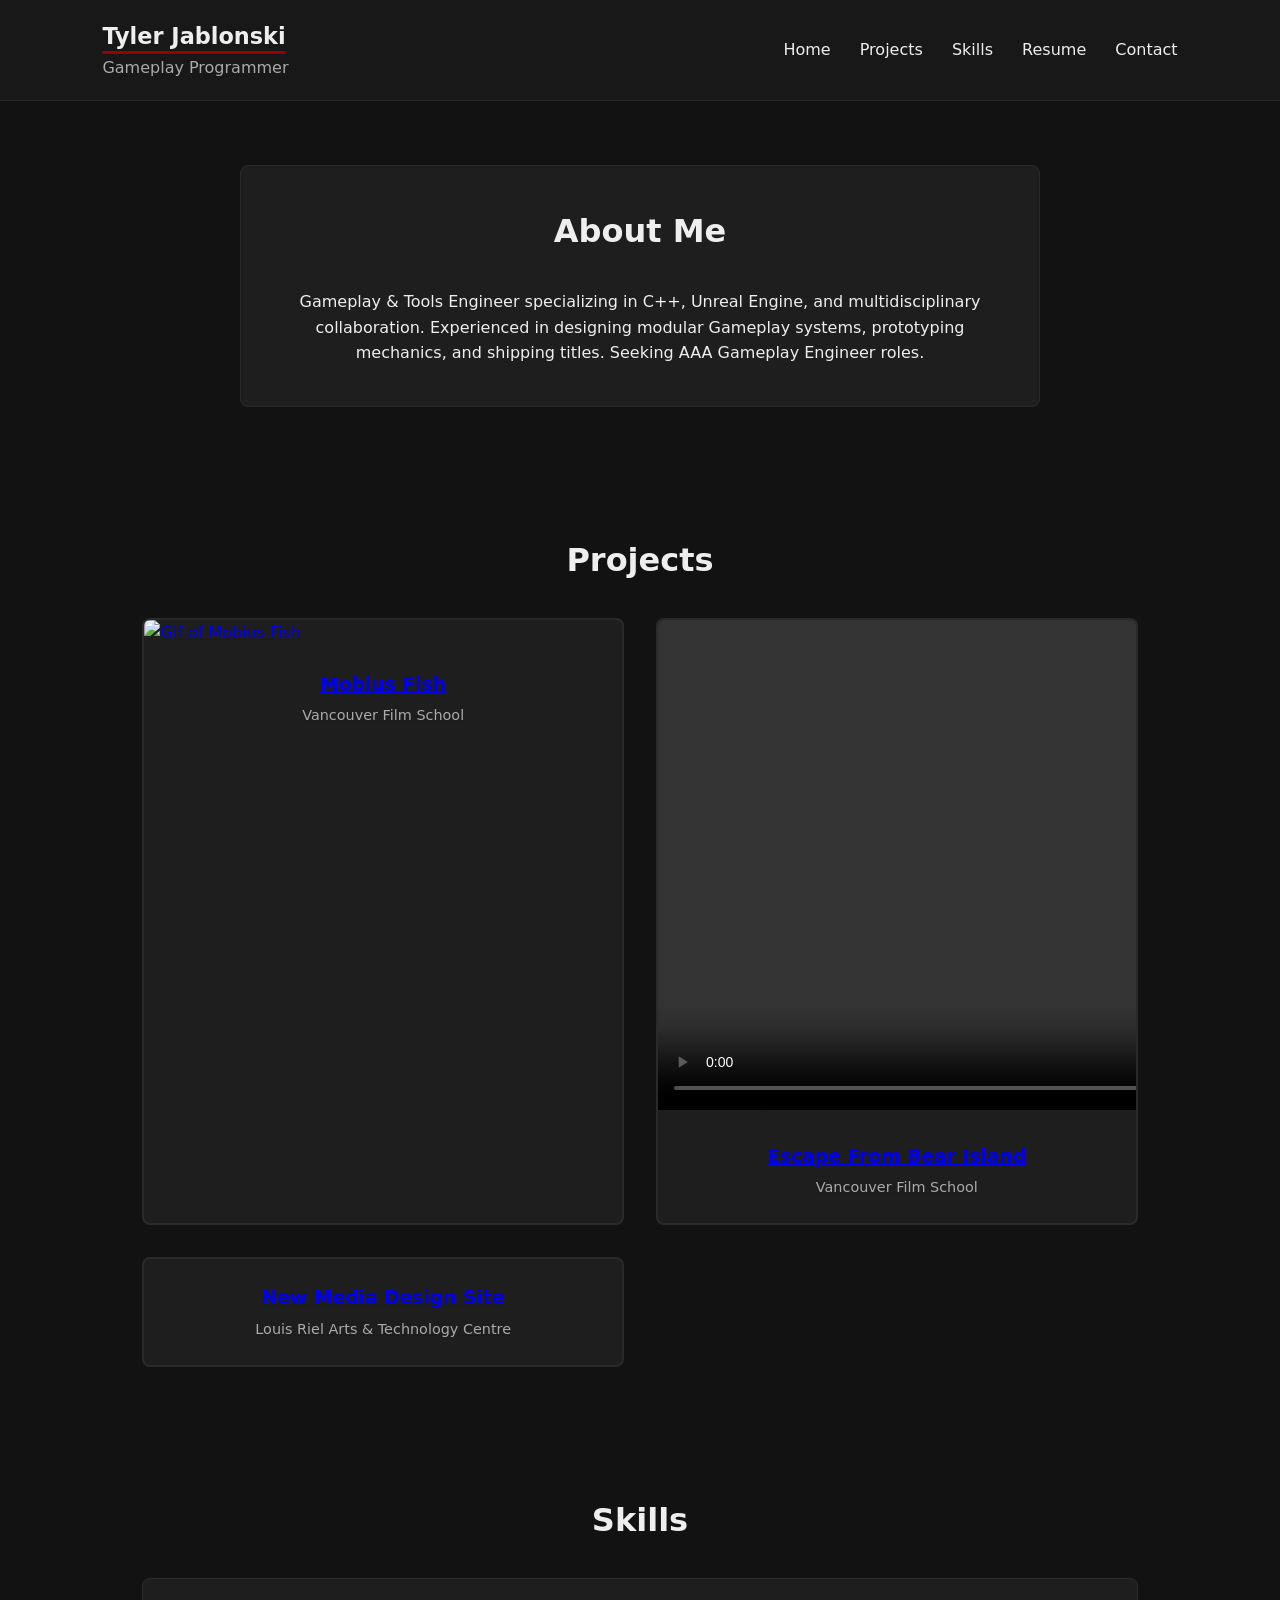
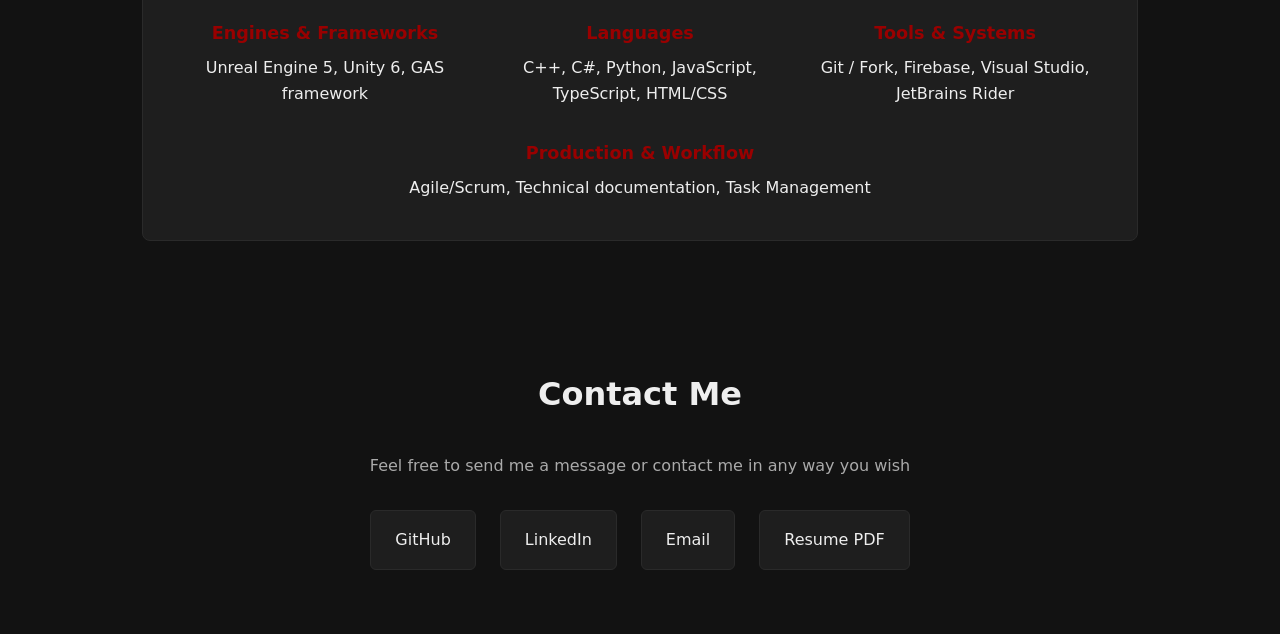
==== index.html @ 6e607a9e "Started work on updating project pages" ====
<!DOCTYPE html>
<html lang="en">
<head>
	<meta charset="UTF-8">
	<meta name="viewport" content="width=device-width, initial-scale=1.0">
	<title>Tyler Jablonski | Gameplay Programmer</title>

	<!-- External CSS -->
	<link rel="stylesheet" href="styles.css">
</head>
<body>

<!-- Sticky Navigation Header -->
<header>
	<div class="brand">
		<h1>Tyler Jablonski</h1>
		<p class="subtitle">Gameplay Programmer</p>
	</div>
	<nav>
		<a href="#about" class="nav-link">Home</a>
		<a href="#projects" class="nav-link">Projects</a>
		<a href="#skills" class="nav-link">Skills</a>
		<a href="#resume" class="nav-link">Resume</a>
		<a href="#contact" class="nav-link">Contact</a>
	</nav>
</header>

<main>
	<!-- About Section -->
	<section id="about">
		<div class="card container-narrow">
			<h2>About Me</h2>
			<p>Gameplay & Tools Engineer specializing in C++, Unreal Engine, and multidisciplinary collaboration. Experienced in designing modular Gameplay systems, prototyping mechanics, and shipping titles. Seeking AAA Gameplay Engineer roles.</p>
		</div>
	</section>

	<!-- Projects Section -->
	<section id="projects">
		<h2>Projects</h2>
		<div class="project-grid">

			<!-- Project 1: Mobius Fish -->
			<article class="project-card">
				<a href="MobiusFishPage.html" class="card-link">
					<div class="media-container">
						<img src="True_Mobius_Gif.gif" alt="Gif of Mobius Fish" width="900" height="500">
					</div>
					<div class="project-details">
						<h3>Mobius Fish</h3>
						<p class="institution">Vancouver Film School</p>
					</div>
				</a>
			</article>

			<!-- Project 2: Escape From Bear Island -->
			<article class="project-card">
				<a href="EscapeFromBearIslandPage.html" class="card-link">
					<div class="media-container">
						<video class="project-video" loop width="910" height="490" controls>
							<source src="GameplaySnippet.mp4" type="video/mp4" >
							Your browser does not support the video tag.
						</video>
					</div>
					<div class="project-details">
						<h3>Escape From Bear Island</h3>
						<p class="institution">Vancouver Film School</p>
					</div>
				</a>
			</article>

			<!-- Project 3: New Media Design Site -->
			<article class="project-card">
				<a href="NewMediaSitePage.html" class="card-link">
					<div class="media-container">
						<!--<video class="project-video" muted loop playsinline poster="new-media-poster.jpg">
							<source src="NewMedia_Preview.mp4" type="video/mp4">
							Your browser does not support the video tag.
						</video> -->
					</div>
					<div class="project-details">
						<h3>New Media Design Site</h3>
						<p class="institution">Louis Riel Arts & Technology Centre</p>
					</div>
				</a>
			</article>

		</div>
	</section>

	<!-- Skills Section -->
	<section id="skills">
		<h2>Skills</h2>
		<div class="card skills-grid">
			<div class="skill-group">
				<h3>Engines & Frameworks</h3>
				<p>Unreal Engine 5, Unity 6, GAS framework</p>
			</div>
			<div class="skill-group">
				<h3>Languages</h3>
				<p>C++, C#, Python, JavaScript, TypeScript, HTML/CSS</p>
			</div>
			<div class="skill-group">
				<h3>Tools & Systems</h3>
				<p>Git / Fork, Firebase, Visual Studio, JetBrains Rider</p>
			</div>
			<div class="skill-group">
				<h3>Production & Workflow</h3>
				<p>Agile/Scrum, Technical documentation, Task Management</p>
			</div>
		</div>
	</section>

	<!-- Contact Section -->
	<section id="contact">
		<h2>Contact Me</h2>
		<p class="contact-subtext">Feel free to send me a message or contact me in any way you wish</p>
		<div class="social-links">
			<a href="https://github.com" target="_blank" class="social-box">GitHub</a>
			<a href="https://www.linkedin.com/in/tyler-jablonski/" target="_blank" class="social-box">LinkedIn</a>
			<a href="mailto:your.email@example.com" class="social-box">Email</a>
			<a href="TylerJablonskiResume.pdf" target="_blank" id="resume" class="social-box">Resume PDF</a>
		</div>
	</section>
</main>

<!-- External JavaScript -->
<script src="Script.js"></script>
</body>
</html>
---- styles.css ----
﻿/* Color Palette & Custom Properties */
:root {
    --bg-main: #121212;
    --bg-card: #1e1e1e;
    --bg-header: #181818;
    --accent: #990000;
    --text-main: #eeeeee;
    --text-muted: #aaaaaa;
    --card-border: #2a2a2a;
}

/* Reset Defaults */
* {
    box-sizing: border-box;
    margin: 0;
    padding: 0;
}

html {
    scroll-behavior: smooth;
}

body {
    font-family: system-ui, -apple-system, BlinkMacSystemFont, "Segoe UI", Roboto, sans-serif;
    background-color: var(--bg-main);
    color: var(--text-main);
    line-height: 1.6;
}

/* Navigation Bar */
header {
    display: flex;
    justify-content: space-between;
    align-items: center;
    padding: 1.2rem 8%;
    background-color: var(--bg-header);
    position: sticky;
    top: 0;
    z-index: 100;
    border-bottom: 1px solid var(--card-border);
}

.brand h1 {
    font-size: 1.4rem;
    font-weight: 700;
    text-decoration: underline var(--accent);
    text-underline-offset: 0.3em;
    text-decoration-thickness: 3px;
}

.subtitle {
    font-size: 1rem;
    color: var(--text-muted);
}

nav a {
    color: var(--text-main);
    margin-left: 1.5rem;
    text-decoration: none;
    font-weight: 500;
    transition: color 0.2s ease-in-out;
}

nav a:hover,
nav a.active {
    color: var(--accent);
}

/* Base Layout Sections */
section {
    padding: 4rem 8%;
    max-width: 1200px;
    margin: 0 auto;
}

h2 {
    text-align: center;
    font-size: 2rem;
    margin-bottom: 2rem;
}

.card {
    background-color: var(--bg-card);
    border: 1px solid var(--card-border);
    border-radius: 8px;
    padding: 2.5rem;
}

.container-narrow {
    max-width: 800px;
    margin: 0 auto;
    text-align: center;
}

/* Projects Section */
.project-grid {
    display: grid;
    grid-template-columns: repeat(auto-fit, minmax(440px, 1fr));
    gap: 2rem;
}

.project-card {
    background-color: var(--bg-card);
    border: 2px solid var(--card-border);
    border-radius: 8px;
    overflow: hidden;
    transition: transform 0.2s ease, border-color 0.2s ease;
}

.project-card:hover {
    transform: translateY(-4px);
    border-color: var(--accent);
}

.media-placeholder {
    width: 100%;
    height: 500px;
    background-color: #282828;
    display: flex;
    align-items: center;
    justify-content: center;
    color: var(--text-muted);
    font-size: 0.9rem;
}

.project-details {
    padding: 1.5rem;
    text-align: center;
}

.institution {
    color: var(--text-muted);
    font-size: 0.9rem;
    margin-top: 0.3rem;
}

/* Skills Section */
.skills-grid {
    display: flex;
    flex-wrap: wrap;
    justify-content: center;
    gap: 2rem;
    text-align: center;
}

.skills-grid .skill-group {
    flex: 1 1 calc(33.333% - 2rem);
    min-width: 220px;
}

.skill-group h3 {
    color: var(--accent);
    font-size: 1.1rem;
    margin-bottom: 0.5rem;
}

/* Contact Section */
#contact {
    text-align: center;
}

.contact-subtext {
    color: var(--text-muted);
    margin-bottom: 2rem;
}

.social-links {
    display: flex;
    justify-content: center;
    gap: 1.5rem;
    flex-wrap: wrap;
}

.social-box {
    background-color: var(--bg-card);
    border: 1px solid var(--card-border);
    color: var(--text-main);
    text-decoration: none;
    padding: 1rem 1.5rem;
    border-radius: 6px;
    font-weight: 500;
    transition: background-color 0.2s ease, border-color 0.2s ease;
}

.social-box:hover {
    background-color: #252525;
    border-color: var(--accent);
    color: var(--accent);
}

/* Code Tag Formatting */
code {
    background: rgba(255, 255, 255, 0.08);
    color: #e6c07b;
    padding: 0.15rem 0.4rem;
    border-radius: 4px;
    font-family: Consolas, Monaco, "Andale Mono", monospace;
    font-size: 0.88em;
}

/* Responsive Styles */
@media (max-width: 768px) {
    header {
        flex-direction: column;
        gap: 1rem;
        text-align: center;
    }

    nav a {
        margin: 0 0.5rem;
    }
}
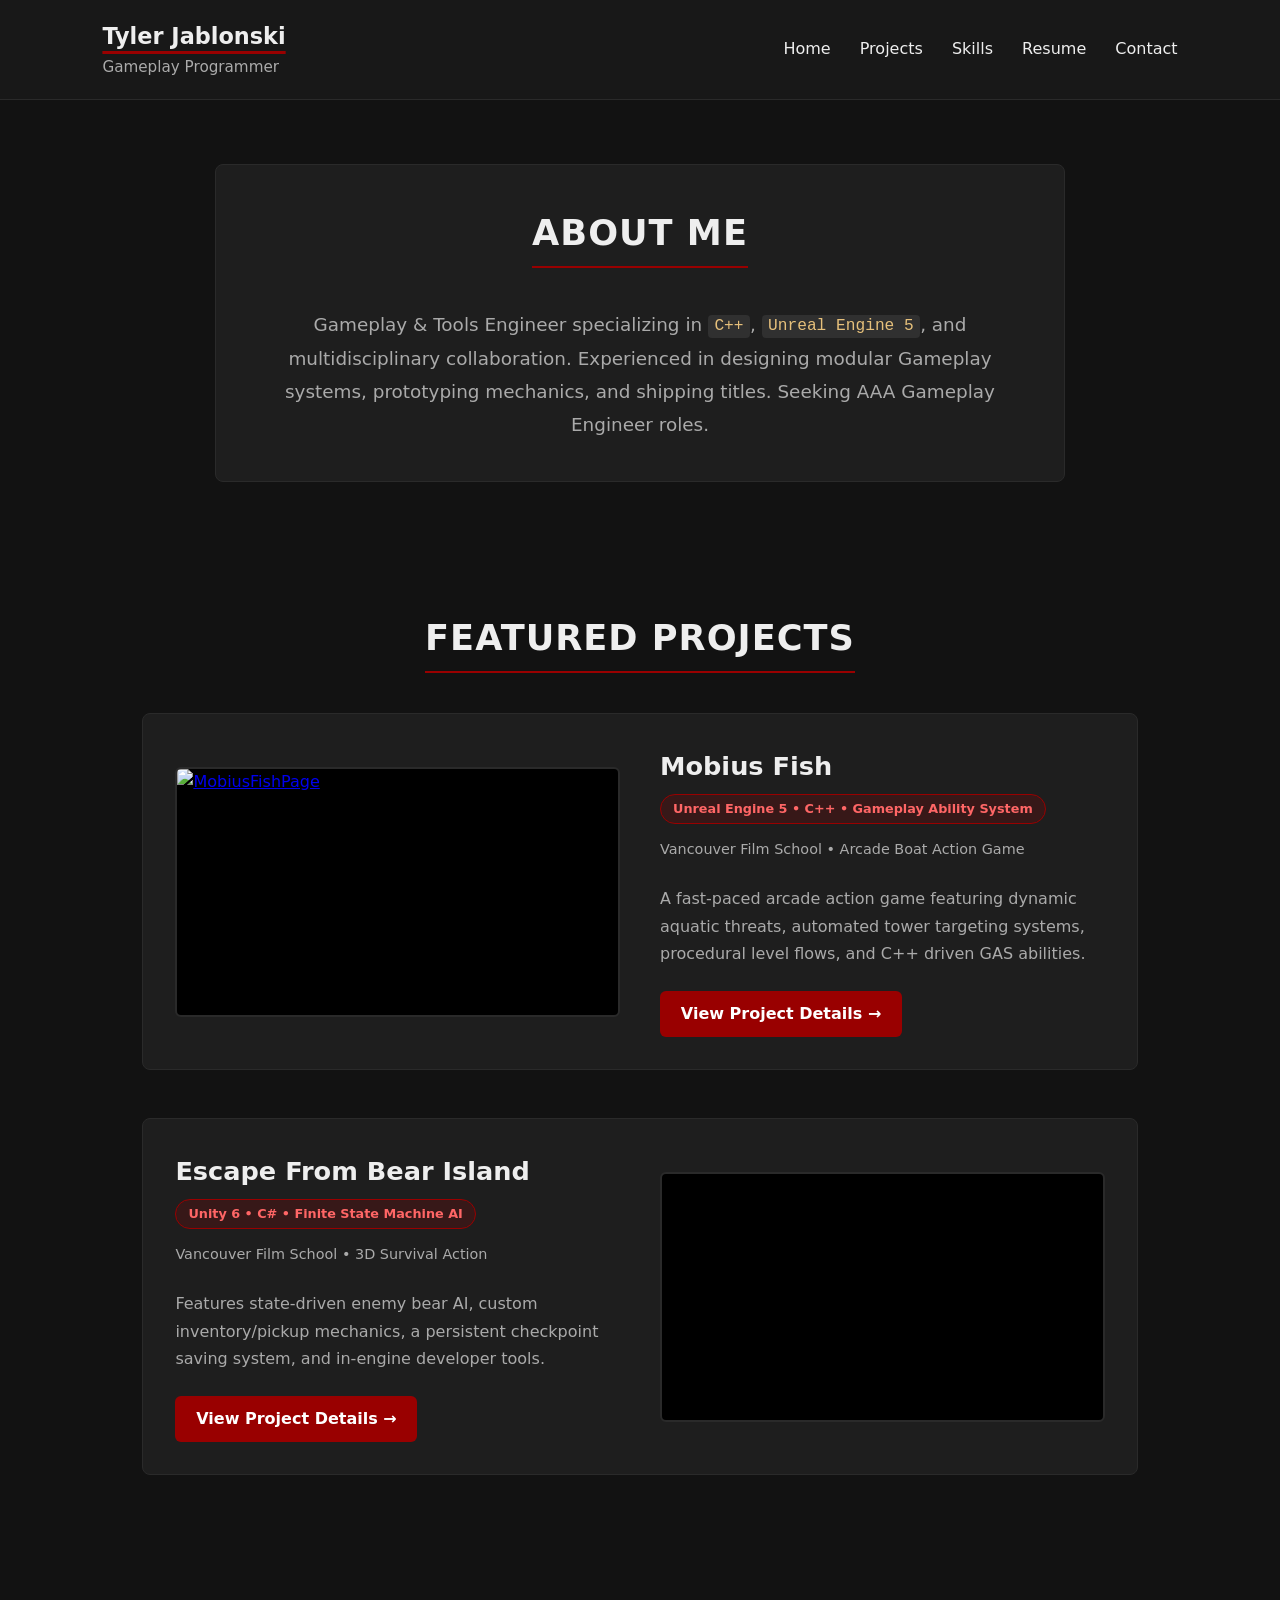
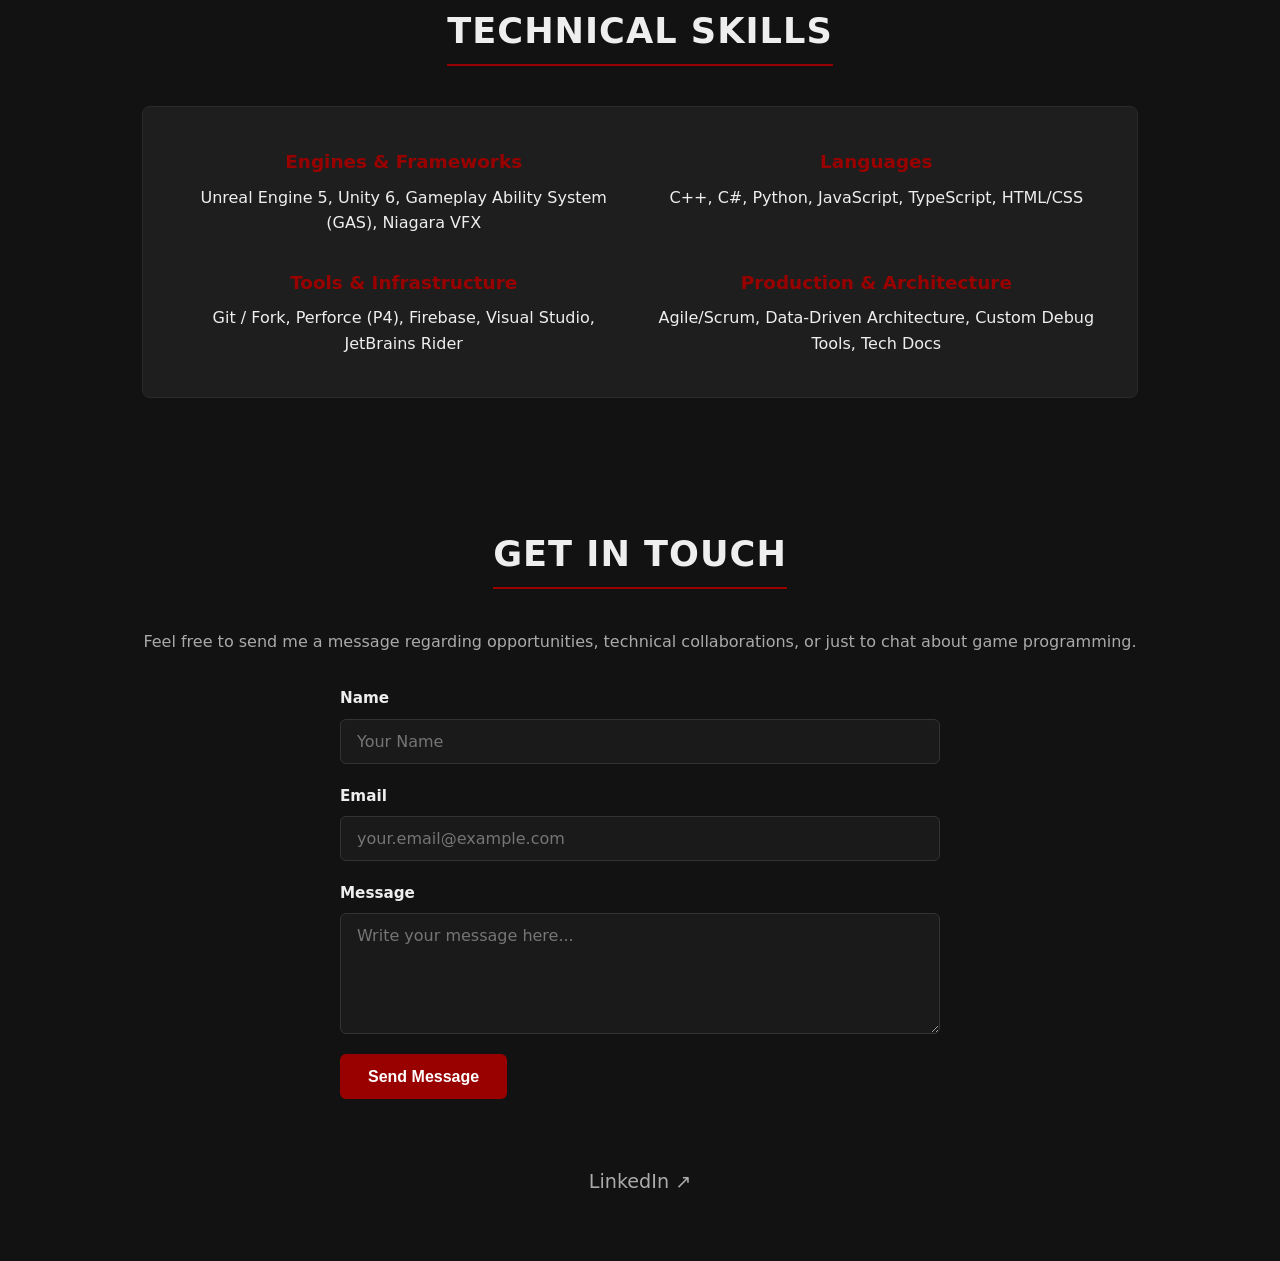
==== commit 1a7b3301: "Fixed a bunch of issues with old version" ====
--- a/index.html
+++ b/index.html
@@ -4,6 +4,11 @@
 	<meta charset="UTF-8">
 	<meta name="viewport" content="width=device-width, initial-scale=1.0">
 	<title>Tyler Jablonski | Gameplay Programmer</title>
+
+	<!-- Google Fonts for unified UI headers (Matches Mobius Page) -->
+	<link rel="preconnect" href="https://fonts.googleapis.com">
+	<link rel="preconnect" href="https://fonts.gstatic.com" crossorigin>
+	<link href="https://fonts.googleapis.com/css2?family=Cinzel+Decorative:wght@700&family=Kalam:wght@400;700&display=swap" rel="stylesheet">
 
 	<!-- External CSS -->
 	<link rel="stylesheet" href="styles.css">
@@ -13,75 +18,74 @@
 <!-- Sticky Navigation Header -->
 <header>
 	<div class="brand">
-		<h1>Tyler Jablonski</h1>
-		<p class="subtitle">Gameplay Programmer</p>
+		<a href="#about" class="brand-link">
+			<h1>Tyler Jablonski</h1>
+			<p class="subtitle">Gameplay Programmer</p>
+		</a>
 	</div>
 	<nav>
 		<a href="#about" class="nav-link">Home</a>
 		<a href="#projects" class="nav-link">Projects</a>
 		<a href="#skills" class="nav-link">Skills</a>
-		<a href="#resume" class="nav-link">Resume</a>
+		<a href="TylerJablonskiResume.pdf" target="_blank" class="nav-link">Resume</a>
 		<a href="#contact" class="nav-link">Contact</a>
 	</nav>
 </header>
 
 <main>
 	<!-- About Section -->
-	<section id="about">
+	<section id="about" class="hero-section">
 		<div class="card container-narrow">
 			<h2>About Me</h2>
-			<p>Gameplay & Tools Engineer specializing in C++, Unreal Engine, and multidisciplinary collaboration. Experienced in designing modular Gameplay systems, prototyping mechanics, and shipping titles. Seeking AAA Gameplay Engineer roles.</p>
+			<p class="hero-description">Gameplay & Tools Engineer specializing in <code>C++</code>, <code>Unreal Engine 5</code>, and multidisciplinary collaboration. Experienced in designing modular Gameplay systems, prototyping mechanics, and shipping titles. Seeking AAA Gameplay Engineer roles.</p>
 		</div>
 	</section>
 
 	<!-- Projects Section -->
-	<section id="projects">
-		<h2>Projects</h2>
-		<div class="project-grid">
+	<section id="projects" class="contributions-section">
+		<h2>Featured Projects</h2>
+
+		<div class="contributions-list">
 
 			<!-- Project 1: Mobius Fish -->
-			<article class="project-card">
-				<a href="MobiusFishPage.html" class="card-link">
-					<div class="media-container">
-						<img src="True_Mobius_Gif.gif" alt="Gif of Mobius Fish" width="900" height="500">
+			<article class="contribution-row">
+				<div class="contribution-media">
+					<a href="MobiusFishPage.html">
+						<img src="True_Mobius_Gif.gif" width="900" height="500" alt="MobiusFishPage">
+						<iframe width="900" height="500" src="https://www.youtube.com/embed/m0_aHW5kC9Y" frameborder="0" allowfullscreen></iframe>
+						Your browser does not support the video tag.
+					</a>
+				</div>
+				<div class="contribution-text">
+					<h3>Mobius Fish</h3>
+					<div class="pill-badge">Unreal Engine 5 • C++ • Gameplay Ability System</div>
+					<p class="institution-tag">Vancouver Film School • Arcade Boat Action Game</p>
+					<p>A fast-paced arcade action game featuring dynamic aquatic threats, automated tower targeting systems, procedural level flows, and C++ driven GAS abilities.</p>
+					<div class="project-actions">
+						<a href="MobiusFishPage.html" class="btn-primary">View Project Details →</a>
 					</div>
-					<div class="project-details">
-						<h3>Mobius Fish</h3>
-						<p class="institution">Vancouver Film School</p>
-					</div>
-				</a>
+				</div>
 			</article>
 
 			<!-- Project 2: Escape From Bear Island -->
-			<article class="project-card">
-				<a href="EscapeFromBearIslandPage.html" class="card-link">
-					<div class="media-container">
-						<video class="project-video" loop width="910" height="490" controls>
-							<source src="GameplaySnippet.mp4" type="video/mp4" >
+			<article class="contribution-row reverse">
+				<div class="contribution-media">
+					<a href="EscapeFromBearIslandPage.html">
+						<video class="project-video" autoplay loop muted playsinline poster="BearIslandPoster.png">
+							<source src="GameplaySnippet.mp4" type="video/mp4">
 							Your browser does not support the video tag.
 						</video>
+					</a>
+				</div>
+				<div class="contribution-text">
+					<h3>Escape From Bear Island</h3>
+					<div class="pill-badge">Unity 6 • C# • Finite State Machine AI</div>
+					<p class="institution-tag">Vancouver Film School • 3D Survival Action</p>
+					<p>Features state-driven enemy bear AI, custom inventory/pickup mechanics, a persistent checkpoint saving system, and in-engine developer tools.</p>
+					<div class="project-actions">
+						<a href="EscapeFromBearIslandPage.html" class="btn-primary">View Project Details →</a>
 					</div>
-					<div class="project-details">
-						<h3>Escape From Bear Island</h3>
-						<p class="institution">Vancouver Film School</p>
-					</div>
-				</a>
-			</article>
-
-			<!-- Project 3: New Media Design Site -->
-			<article class="project-card">
-				<a href="NewMediaSitePage.html" class="card-link">
-					<div class="media-container">
-						<!--<video class="project-video" muted loop playsinline poster="new-media-poster.jpg">
-							<source src="NewMedia_Preview.mp4" type="video/mp4">
-							Your browser does not support the video tag.
-						</video> -->
-					</div>
-					<div class="project-details">
-						<h3>New Media Design Site</h3>
-						<p class="institution">Louis Riel Arts & Technology Centre</p>
-					</div>
-				</a>
+				</div>
 			</article>
 
 		</div>
@@ -89,41 +93,58 @@
 
 	<!-- Skills Section -->
 	<section id="skills">
-		<h2>Skills</h2>
+		<h2>Technical Skills</h2>
 		<div class="card skills-grid">
 			<div class="skill-group">
 				<h3>Engines & Frameworks</h3>
-				<p>Unreal Engine 5, Unity 6, GAS framework</p>
+				<p>Unreal Engine 5, Unity 6, Gameplay Ability System (GAS), Niagara VFX</p>
 			</div>
 			<div class="skill-group">
 				<h3>Languages</h3>
 				<p>C++, C#, Python, JavaScript, TypeScript, HTML/CSS</p>
 			</div>
 			<div class="skill-group">
-				<h3>Tools & Systems</h3>
-				<p>Git / Fork, Firebase, Visual Studio, JetBrains Rider</p>
+				<h3>Tools & Infrastructure</h3>
+				<p>Git / Fork, Perforce (P4), Firebase, Visual Studio, JetBrains Rider</p>
 			</div>
 			<div class="skill-group">
-				<h3>Production & Workflow</h3>
-				<p>Agile/Scrum, Technical documentation, Task Management</p>
+				<h3>Production & Architecture</h3>
+				<p>Agile/Scrum, Data-Driven Architecture, Custom Debug Tools, Tech Docs</p>
 			</div>
 		</div>
 	</section>
 
 	<!-- Contact Section -->
 	<section id="contact">
-		<h2>Contact Me</h2>
-		<p class="contact-subtext">Feel free to send me a message or contact me in any way you wish</p>
-		<div class="social-links">
-			<a href="https://github.com" target="_blank" class="social-box">GitHub</a>
-			<a href="https://www.linkedin.com/in/tyler-jablonski/" target="_blank" class="social-box">LinkedIn</a>
-			<a href="mailto:your.email@example.com" class="social-box">Email</a>
-			<a href="TylerJablonskiResume.pdf" target="_blank" id="resume" class="social-box">Resume PDF</a>
+		<h2>Get In Touch</h2>
+		<p class="contact-subtext">Feel free to send me a message regarding opportunities, technical collaborations, or just to chat about game programming.</p>
+
+		<form id="contact-form" class="contact-form">
+			<div class="form-group">
+				<label for="name">Name</label>
+				<input type="text" id="name" name="name" required placeholder="Your Name">
+			</div>
+
+			<div class="form-group">
+				<label for="email">Email</label>
+				<input type="email" id="email" name="email" required placeholder="your.email@example.com">
+			</div>
+
+			<div class="form-group">
+				<label for="message">Message</label>
+				<textarea id="message" name="message" rows="5" required placeholder="Write your message here..."></textarea>
+			</div>
+
+			<button type="submit" id="submit-btn" class="submit-btn">Send Message</button>
+			<p id="form-status" class="form-status"></p>
+		</form>
+
+		<div class="social-links-footer">
+			<a href="https://www.linkedin.com/in/tyler-jablonski/" target="_blank" class="social-link">LinkedIn ↗</a>
 		</div>
 	</section>
 </main>
 
-<!-- External JavaScript -->
 <script src="Script.js"></script>
 </body>
 </html>
--- a/styles.css
+++ b/styles.css
@@ -4,6 +4,7 @@
     --bg-card: #1e1e1e;
     --bg-header: #181818;
     --accent: #990000;
+    --accent-hover: #cc0000;
     --text-main: #eeeeee;
     --text-muted: #aaaaaa;
     --card-border: #2a2a2a;
@@ -43,13 +44,18 @@
 .brand h1 {
     font-size: 1.4rem;
     font-weight: 700;
+    color: var(--text-main);
     text-decoration: underline var(--accent);
     text-underline-offset: 0.3em;
     text-decoration-thickness: 3px;
 }
 
+.brand-link {
+    text-decoration: none;
+}
+
 .subtitle {
-    font-size: 1rem;
+    font-size: 0.95rem;
     color: var(--text-muted);
 }
 
@@ -75,8 +81,16 @@
 
 h2 {
     text-align: center;
-    font-size: 2rem;
-    margin-bottom: 2rem;
+    font-size: 2.2rem;
+    margin-bottom: 2.5rem;
+    color: var(--text-main);
+    text-transform: uppercase;
+    letter-spacing: 1px;
+    border-bottom: 2px solid var(--accent);
+    display: table;
+    margin-left: auto;
+    margin-right: auto;
+    padding-bottom: 0.3rem;
 }
 
 .card {
@@ -87,51 +101,115 @@
 }
 
 .container-narrow {
-    max-width: 800px;
+    max-width: 850px;
     margin: 0 auto;
     text-align: center;
 }
 
-/* Projects Section */
-.project-grid {
+.hero-description {
+    font-size: 1.15rem;
+    color: var(--text-muted);
+    line-height: 1.8;
+}
+
+/* --- Project Block Layouts (Matching Mobius Structure) --- */
+.contributions-list {
+    display: flex;
+    flex-direction: column;
+    gap: 3rem;
+}
+
+.contribution-row {
     display: grid;
-    grid-template-columns: repeat(auto-fit, minmax(440px, 1fr));
-    gap: 2rem;
-}
-
-.project-card {
+    grid-template-columns: 1fr 1fr;
+    gap: 2.5rem;
+    align-items: center;
     background-color: var(--bg-card);
+    border: 1px solid var(--card-border);
+    border-radius: 8px;
+    padding: 2rem;
+    transition: border-color 0.2s ease, transform 0.2s ease;
+}
+
+.contribution-row:hover {
+    border-color: var(--accent);
+    transform: translateY(-3px);
+}
+
+.contribution-row.reverse {
+    grid-template-columns: 1fr 1fr;
+}
+
+/* Alternating media/text layout for desktop */
+@media (min-width: 769px) {
+    .contribution-row.reverse .contribution-media {
+        order: 2;
+    }
+    .contribution-row.reverse .contribution-text {
+        order: 1;
+    }
+}
+
+.contribution-media {
     border: 2px solid var(--card-border);
-    border-radius: 8px;
+    border-radius: 6px;
     overflow: hidden;
-    transition: transform 0.2s ease, border-color 0.2s ease;
-}
-
-.project-card:hover {
-    transform: translateY(-4px);
-    border-color: var(--accent);
-}
-
-.media-placeholder {
+    background-color: #000;
+    aspect-ratio: 16 / 9;
+}
+
+.contribution-media img,
+.contribution-media video {
     width: 100%;
-    height: 500px;
-    background-color: #282828;
-    display: flex;
-    align-items: center;
-    justify-content: center;
+    height: 100%;
+    object-fit: cover;
+    display: block;
+}
+
+.contribution-text h3 {
+    font-size: 1.6rem;
+    color: var(--text-main);
+    margin-bottom: 0.4rem;
+}
+
+.institution-tag {
     color: var(--text-muted);
     font-size: 0.9rem;
-}
-
-.project-details {
-    padding: 1.5rem;
-    text-align: center;
-}
-
-.institution {
-    color: var(--text-muted);
-    font-size: 0.9rem;
-    margin-top: 0.3rem;
+    margin-bottom: 1rem;
+    font-weight: 500;
+}
+
+.pill-badge {
+    display: inline-block;
+    background-color: rgba(153, 0, 0, 0.2);
+    color: #ff6666;
+    border: 1px solid var(--accent);
+    padding: 0.25rem 0.75rem;
+    border-radius: 20px;
+    font-size: 0.8rem;
+    font-weight: 600;
+    margin-bottom: 0.8rem;
+}
+
+.contribution-text p {
+    color: var(--text-muted);
+    line-height: 1.7;
+    margin-bottom: 1.5rem;
+}
+
+.btn-primary {
+    display: inline-block;
+    background-color: var(--accent);
+    color: #fff;
+    padding: 0.65rem 1.3rem;
+    border-radius: 6px;
+    text-decoration: none;
+    font-weight: 600;
+    transition: background-color 0.2s ease;
+}
+
+.btn-primary:hover {
+    background-color: var(--accent-hover);
 }
 
 /* Skills Section */
@@ -144,13 +222,13 @@
 }
 
 .skills-grid .skill-group {
-    flex: 1 1 calc(33.333% - 2rem);
-    min-width: 220px;
+    flex: 1 1 calc(50% - 2rem);
+    min-width: 250px;
 }
 
 .skill-group h3 {
     color: var(--accent);
-    font-size: 1.1rem;
+    font-size: 1.15rem;
     margin-bottom: 0.5rem;
 }
 
@@ -164,28 +242,87 @@
     margin-bottom: 2rem;
 }
 
-.social-links {
+.contact-form {
+    max-width: 600px;
+    margin: 0 auto 2rem auto;
+    display: flex;
+    flex-direction: column;
+    gap: 1.25rem;
+    text-align: left;
+}
+
+.form-group {
+    display: flex;
+    flex-direction: column;
+    gap: 0.5rem;
+}
+
+.form-group label {
+    font-weight: 600;
+    font-size: 0.95rem;
+}
+
+.form-group input,
+.form-group textarea {
+    width: 100%;
+    padding: 0.75rem 1rem;
+    border-radius: 6px;
+    border: 1px solid #333;
+    background-color: #1a1a1a;
+    color: #fff;
+    font-family: inherit;
+    font-size: 1rem;
+    transition: border-color 0.2s ease, box-shadow 0.2s ease;
+}
+
+.form-group input:focus,
+.form-group textarea:focus {
+    outline: none;
+    border-color: var(--accent);
+    box-shadow: 0 0 0 3px rgba(153, 0, 0, 0.3);
+}
+
+.submit-btn {
+    padding: 0.85rem 1.75rem;
+    border-radius: 6px;
+    border: none;
+    background-color: var(--accent);
+    color: #fff;
+    font-weight: 700;
+    font-size: 1rem;
+    cursor: pointer;
+    transition: background-color 0.2s ease, transform 0.2s ease;
+    align-self: flex-start;
+}
+
+.submit-btn:hover {
+    background-color: var(--accent-hover);
+    transform: translateY(-2px);
+}
+
+.social-links-footer {
     display: flex;
     justify-content: center;
     gap: 1.5rem;
-    flex-wrap: wrap;
-}
-
-.social-box {
-    background-color: var(--bg-card);
-    border: 1px solid var(--card-border);
-    color: var(--text-main);
+    margin-top: 1rem;
+}
+
+.social-link {
+    color: var(--text-muted);
     text-decoration: none;
-    padding: 1rem 1.5rem;
-    border-radius: 6px;
-    font-weight: 500;
-    transition: background-color 0.2s ease, border-color 0.2s ease;
-}
-
-.social-box:hover {
-    background-color: #252525;
-    border-color: var(--accent);
-    color: var(--accent);
+    font-size: 1.2rem;
+    transition: color 0.2s ease;
+}
+
+.social-link:hover {
+    color: var(--text-main);
+}
+
+.form-status {
+    margin-top: 1rem;
+    font-size: 0.95rem;
+    font-weight: 600;
+    text-align: center;
 }
 
 /* Code Tag Formatting */
@@ -209,4 +346,20 @@
     nav a {
         margin: 0 0.5rem;
     }
+
+    .contribution-row,
+    .contribution-row.reverse {
+        grid-template-columns: 1fr;
+    }
+
+    .contribution-row.reverse .contribution-media {
+        order: 1;
+    }
+    .contribution-row.reverse .contribution-text {
+        order: 2;
+    }
+
+    .skills-grid .skill-group {
+        flex: 1 1 100%;
+    }
 }
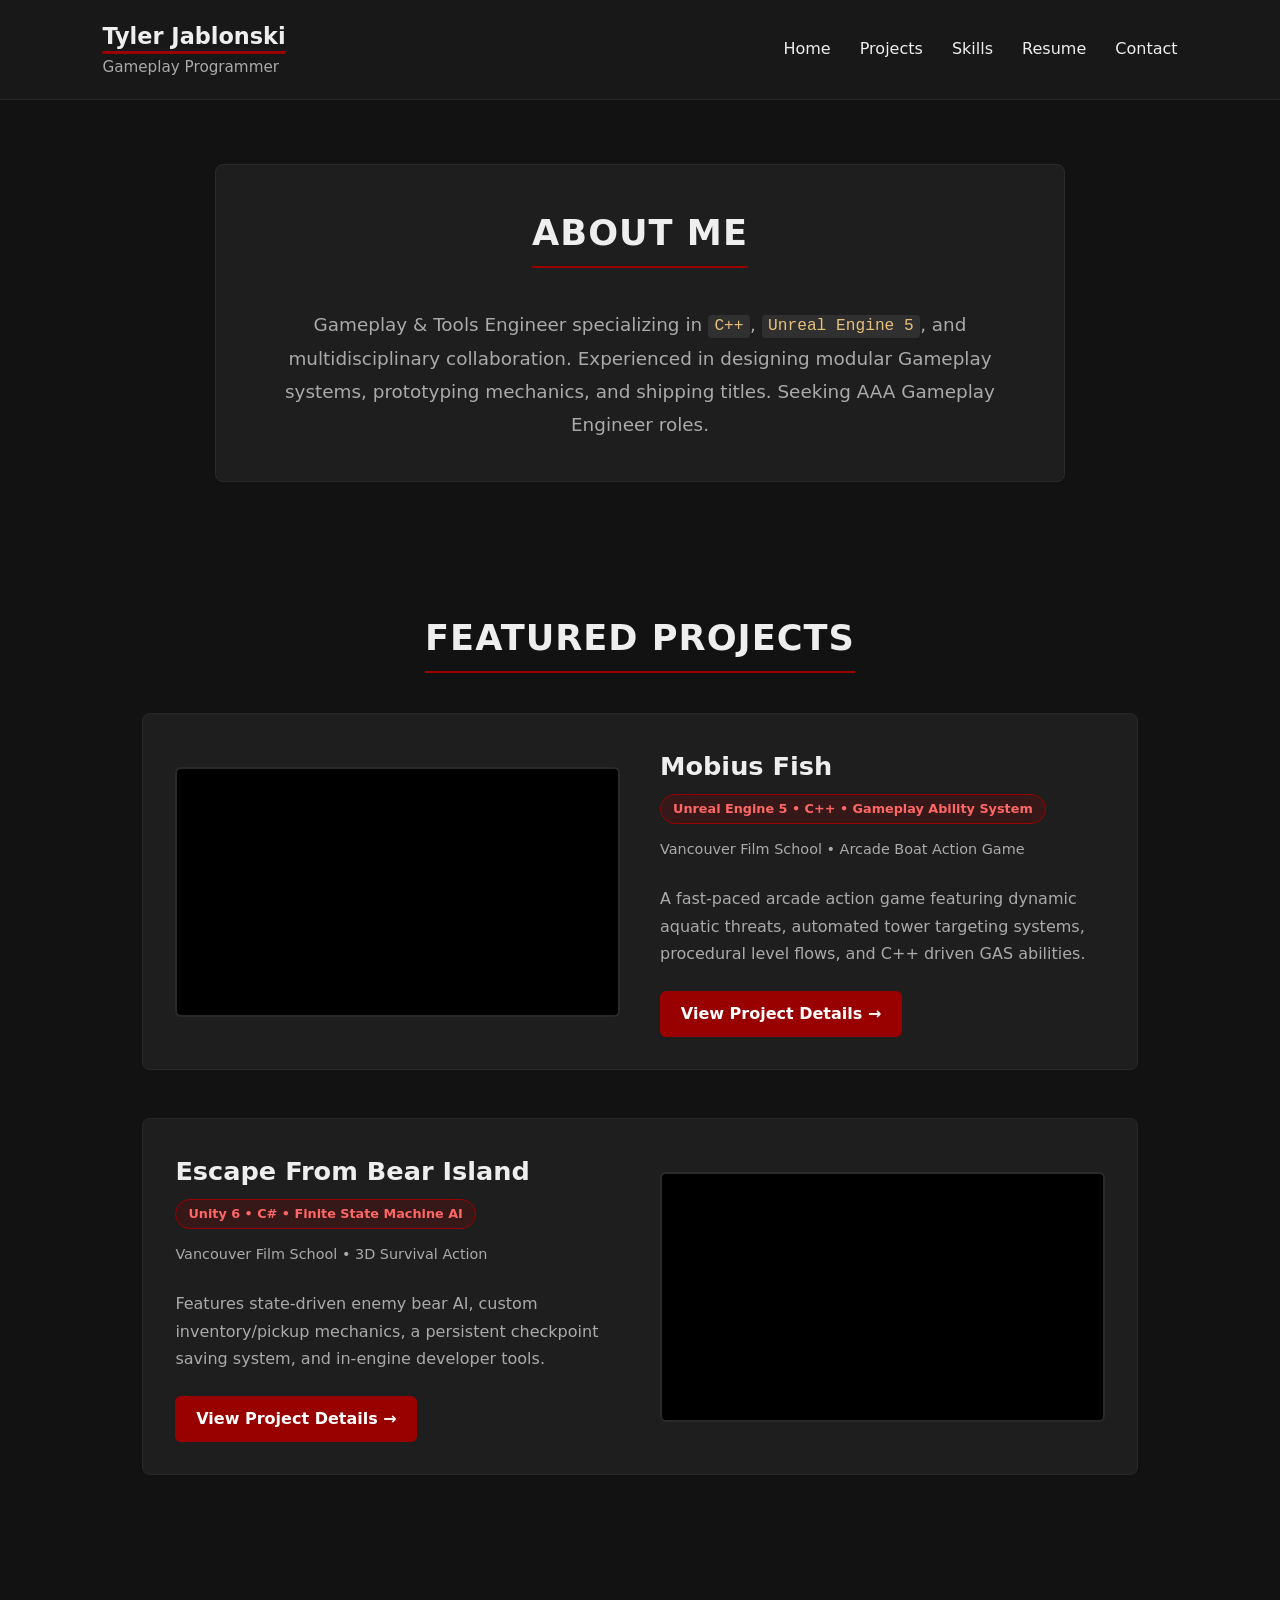
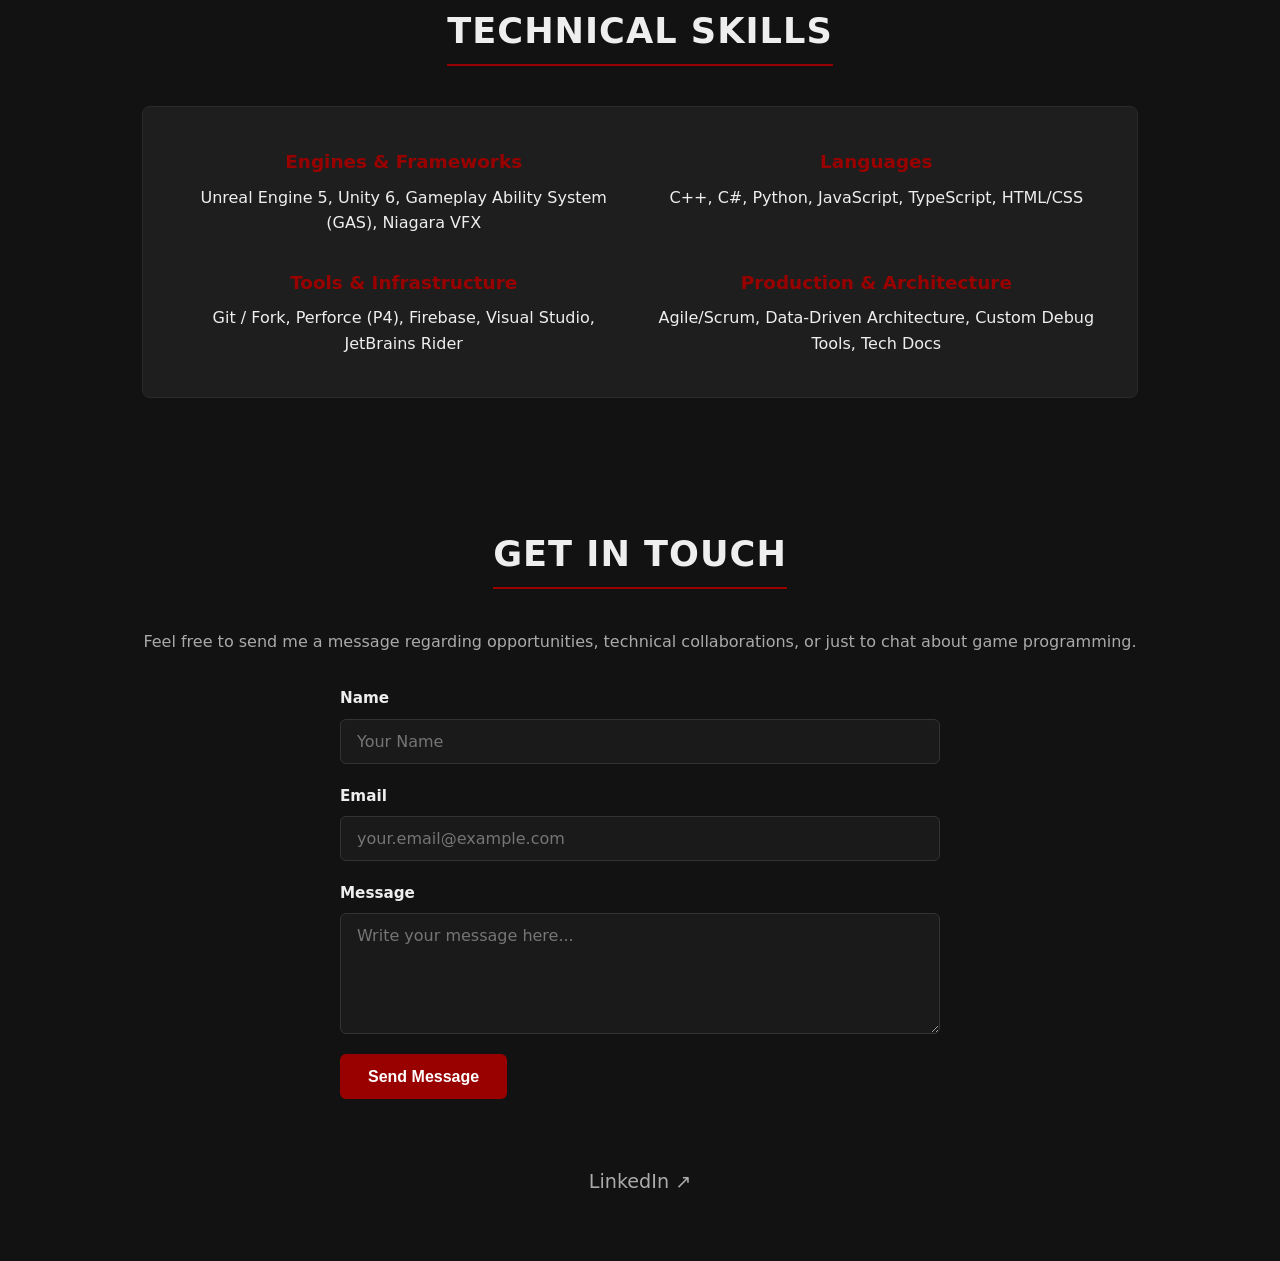
==== commit 44292af8: "Fixed mobius fish videos and page" ====
--- a/index.html
+++ b/index.html
@@ -51,7 +51,6 @@
 			<article class="contribution-row">
 				<div class="contribution-media">
 					<a href="MobiusFishPage.html">
-						<img src="True_Mobius_Gif.gif" width="900" height="500" alt="MobiusFishPage">
 						<iframe width="900" height="500" src="https://www.youtube.com/embed/m0_aHW5kC9Y" frameborder="0" allowfullscreen></iframe>
 						Your browser does not support the video tag.
 					</a>
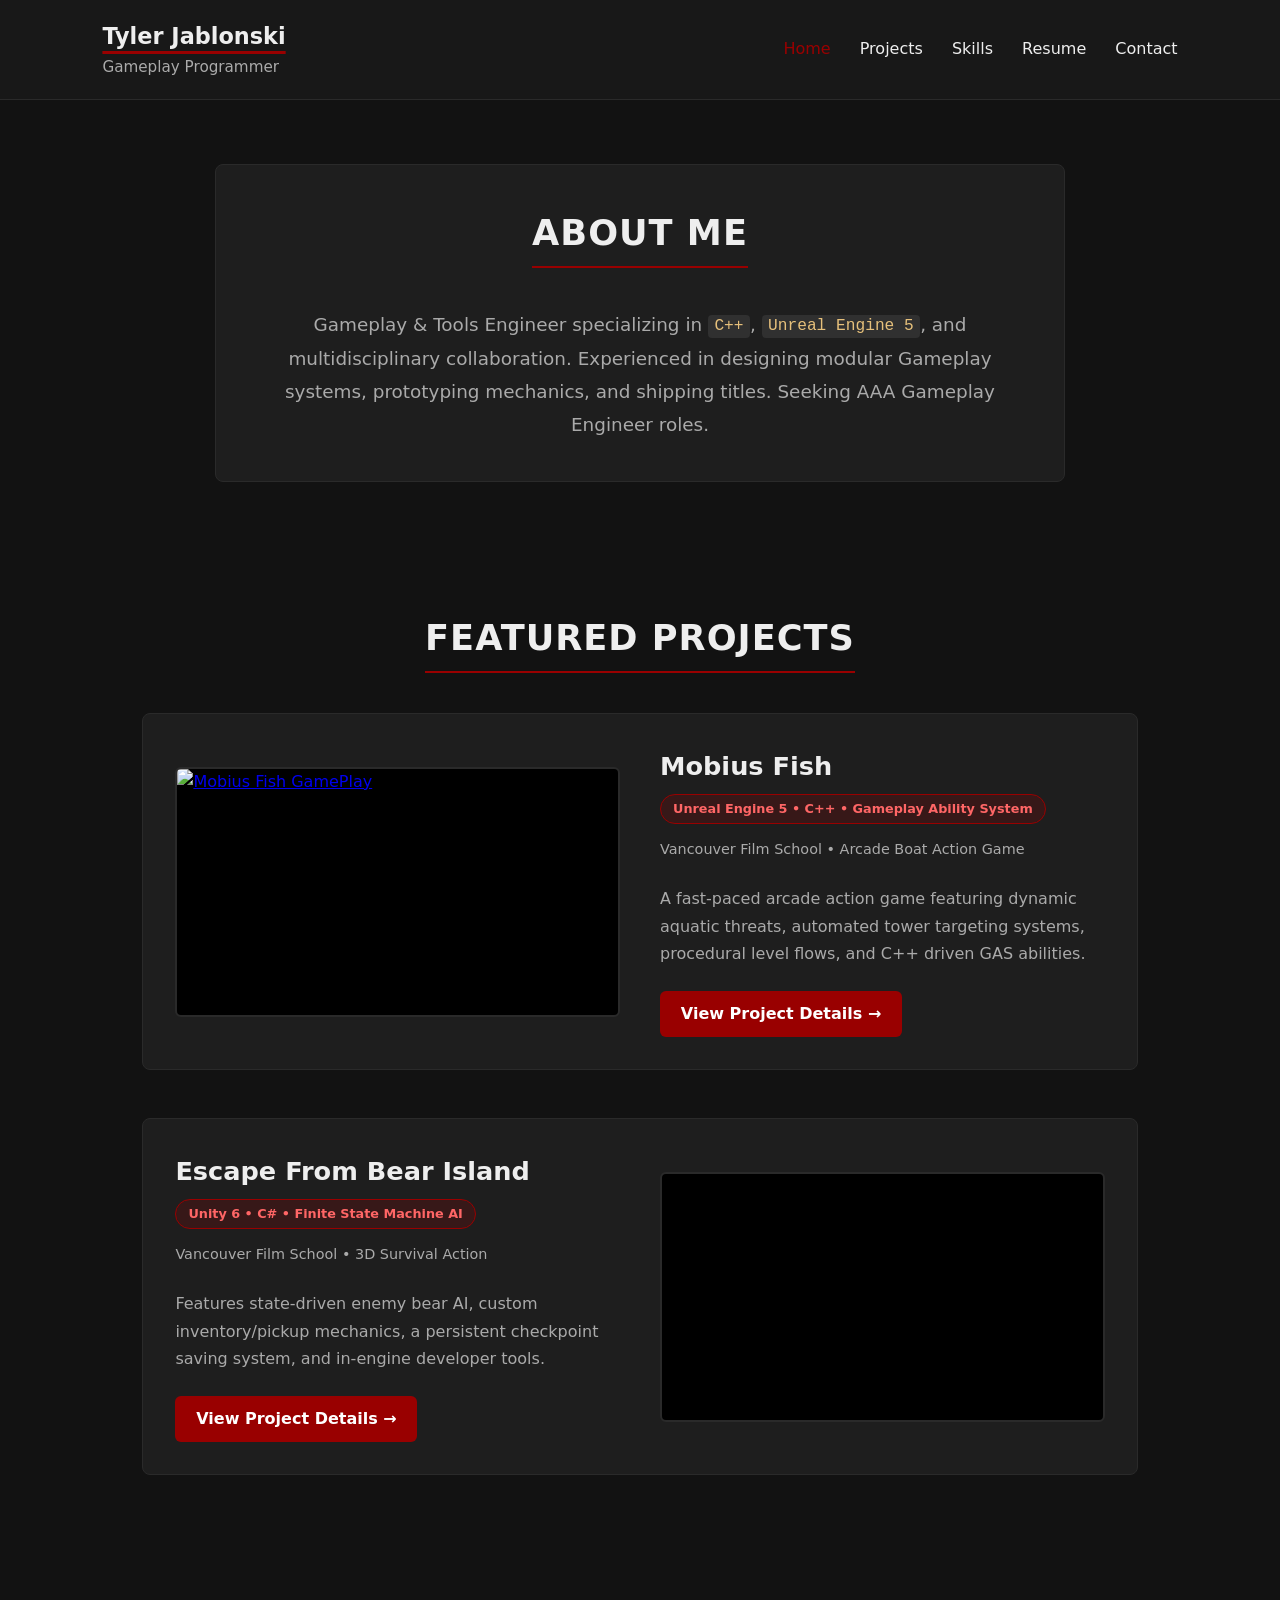
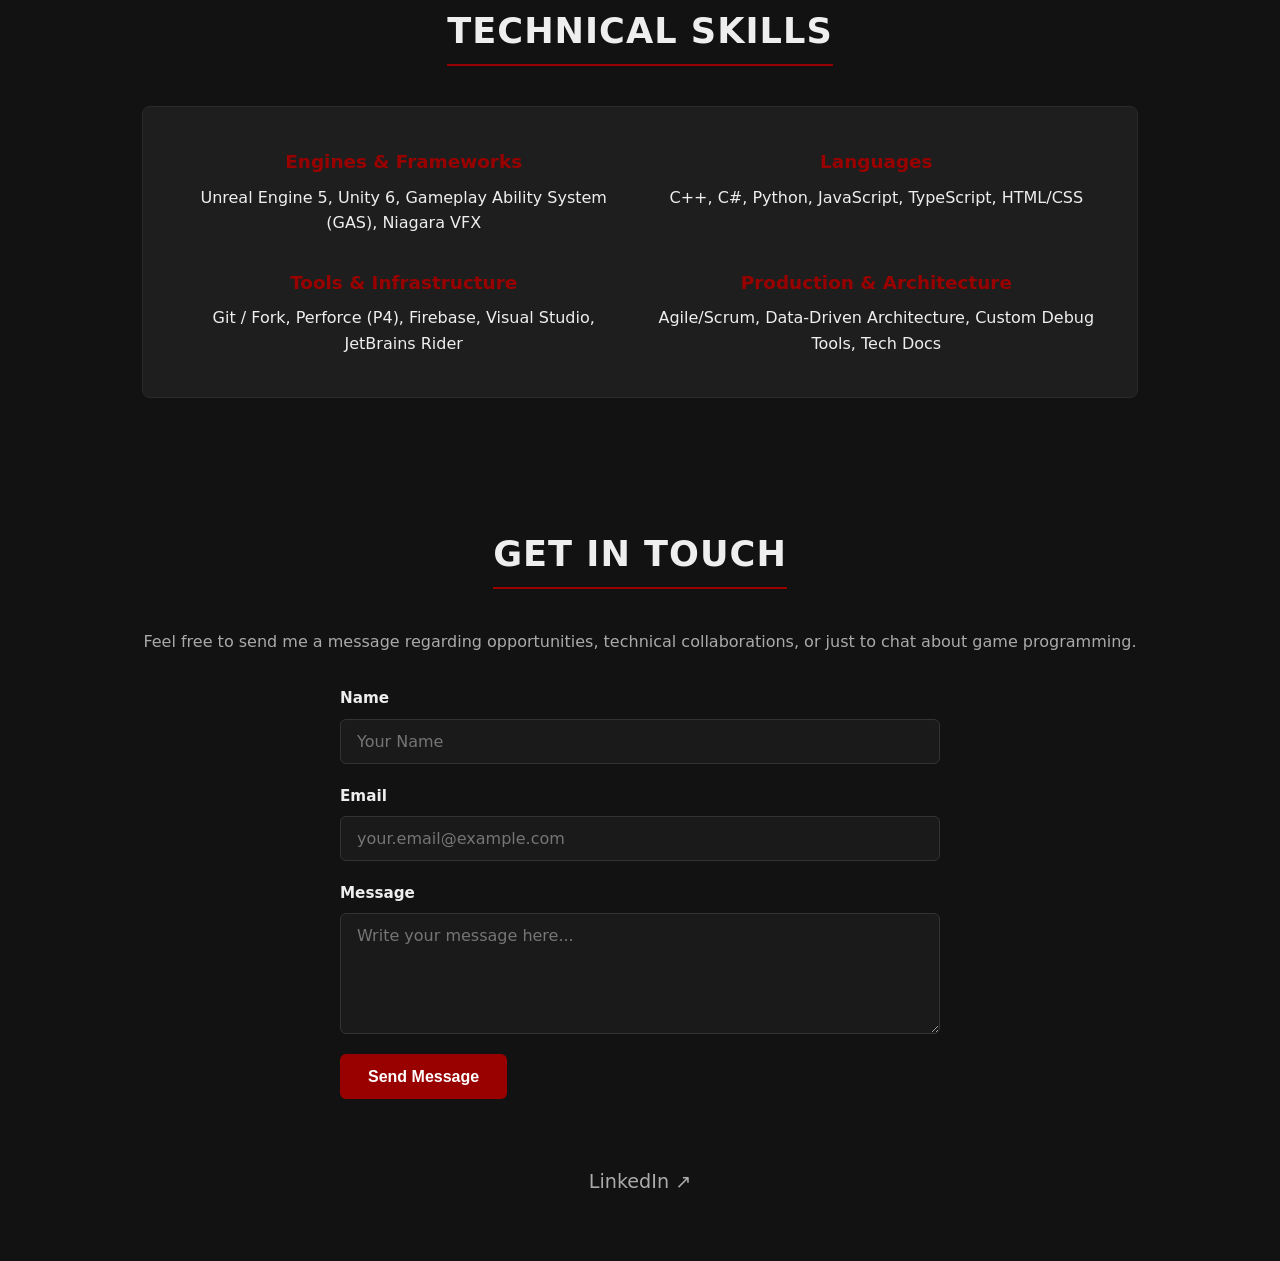
==== commit 99d5b31b: "Fixed Gameplay snipped on index" ====
--- a/index.html
+++ b/index.html
@@ -51,8 +51,8 @@
 			<article class="contribution-row">
 				<div class="contribution-media">
 					<a href="MobiusFishPage.html">
-						<iframe width="900" height="500" src="https://www.youtube.com/embed/m0_aHW5kC9Y" frameborder="0" allowfullscreen></iframe>
-						Your browser does not support the video tag.
+						<img src="True_Mobius_Gif.gif" alt="Mobius Fish GamePlay" width="900" height="500">
+
 					</a>
 				</div>
 				<div class="contribution-text">
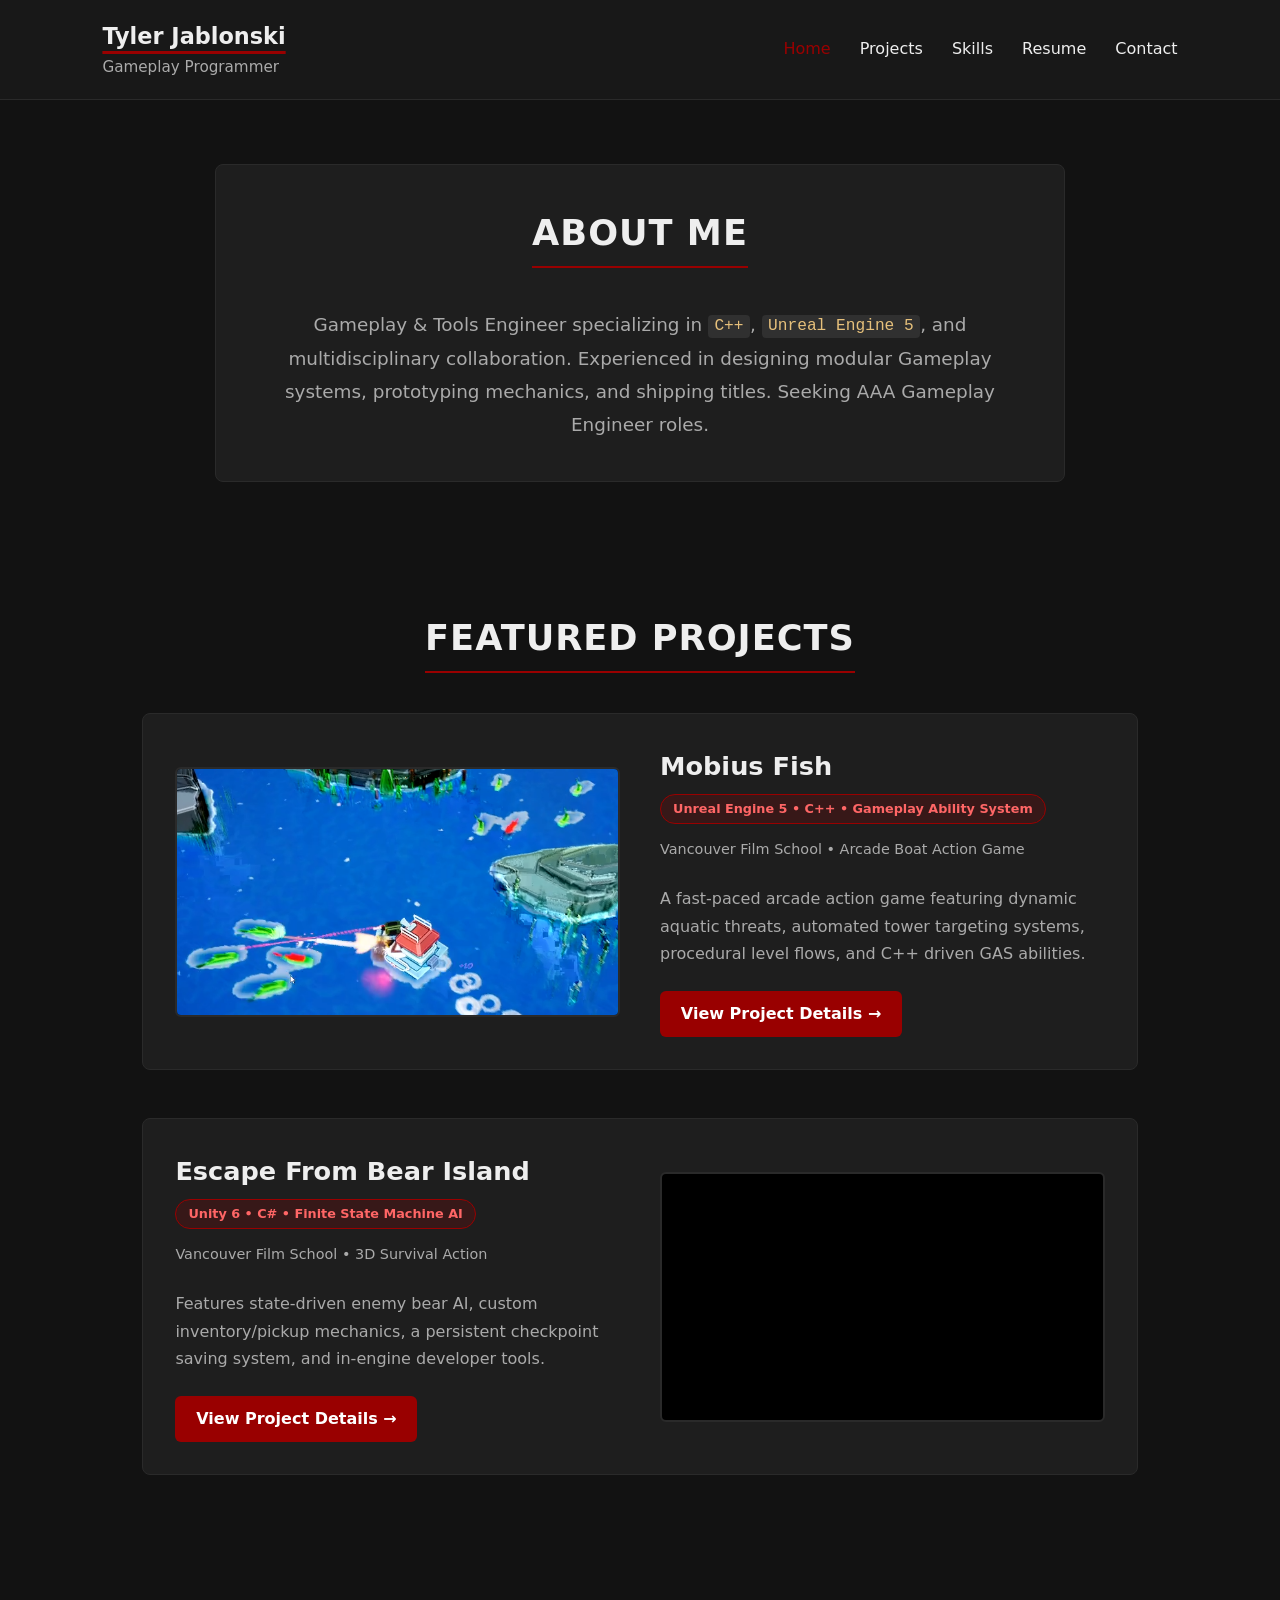
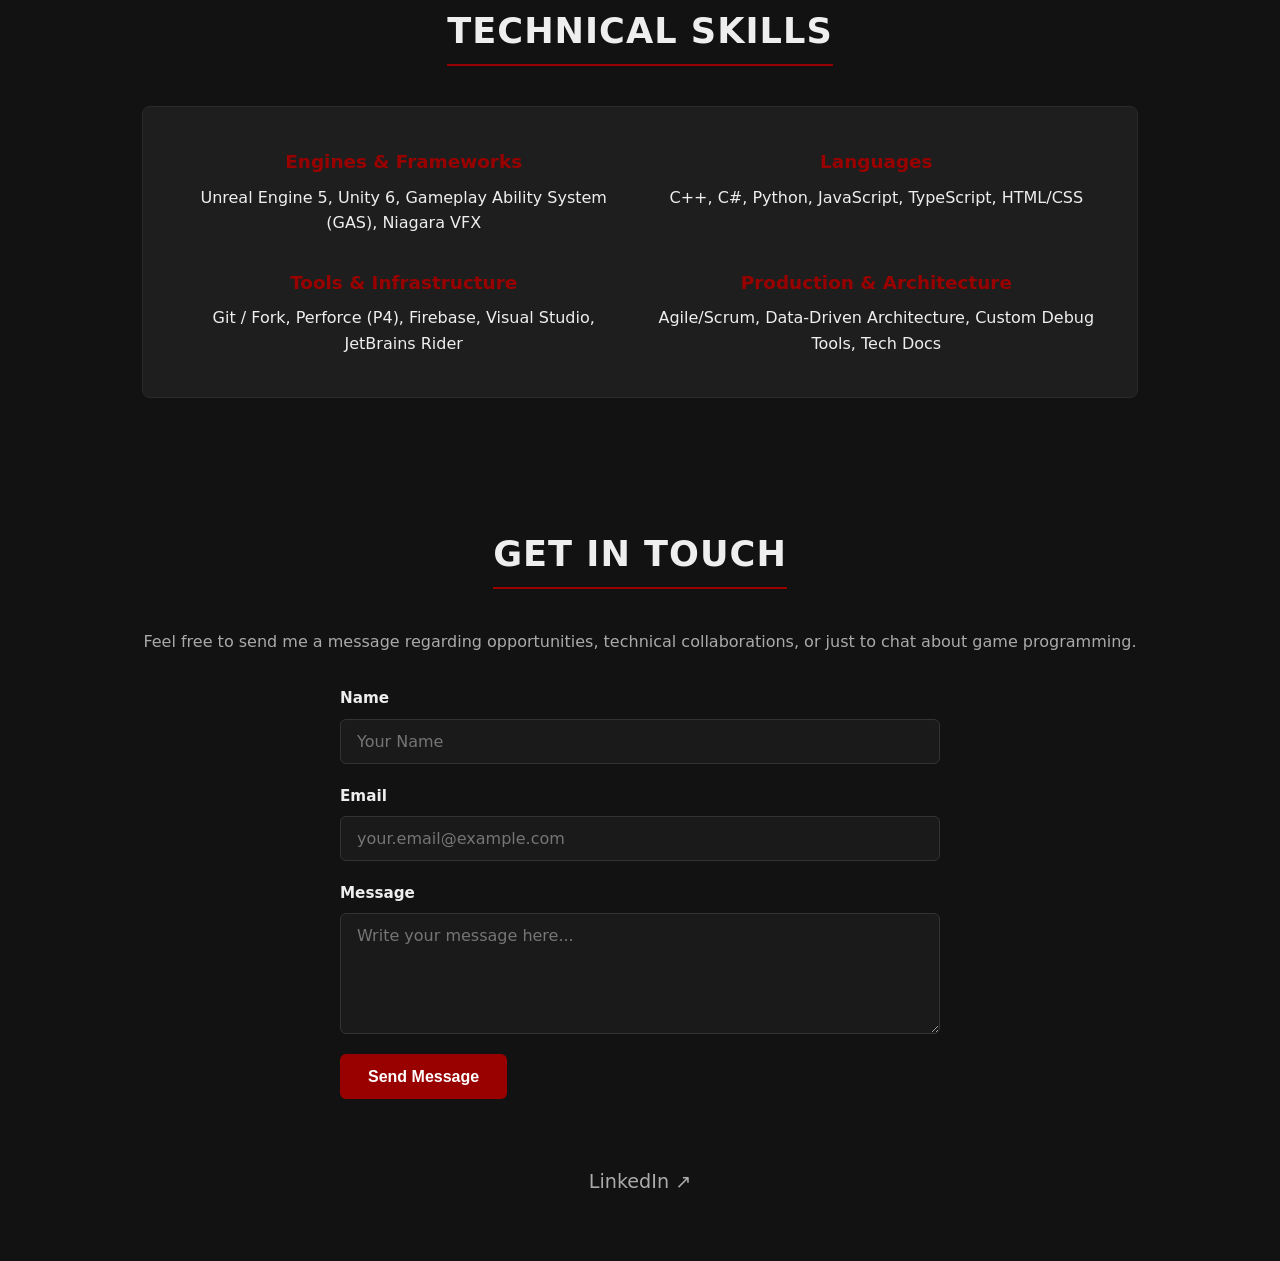
==== commit e475634f: "Added some new Videos for Mobius Fish page" ====
--- a/index.html
+++ b/index.html
@@ -46,13 +46,15 @@
 		<h2>Featured Projects</h2>
 
 		<div class="contributions-list">
+<!-- Project 1: Mobius Fish -->
 
-			<!-- Project 1: Mobius Fish -->
 			<article class="contribution-row">
 				<div class="contribution-media">
 					<a href="MobiusFishPage.html">
-						<img src="True_Mobius_Gif.gif" alt="Mobius Fish GamePlay" width="900" height="500">
-
+						<video class="project-video" autoplay loop muted playsinline poster="GameplayImage.png">
+							<source src="Videos/Procedural.mp4" type="video/mp4">
+							Your browser does not support the video tag.
+						</video>
 					</a>
 				</div>
 				<div class="contribution-text">
@@ -86,10 +88,31 @@
 					</div>
 				</div>
 			</article>
-
 		</div>
 	</section>
-
+<!--
+	<section id="TechDemos" class="contributions-section">
+		<h2>Tech Demos / Personal Projects</h2>
+		<article class="contribution-row reverse">
+			<div class="contribution-media">
+				<a href="EscapeFromBearIslandPage.html">
+					<video class="project-video" autoplay loop muted playsinline poster="BearIslandPoster.png">
+						<source src="GameplaySnippet.mp4" type="video/mp4">
+						Your browser does not support the video tag.
+					</video>
+				</a>
+			</div>
+			<div class="contribution-text">
+				<h3>RPG Boss fight tech demo</h3>
+				<div class="pill-badge">Unreal Engine 5• C++ & BPS • RPG Style ****FIX THIS***</div>
+				<p class="institution-tag">Personal Project • 3D RPG Demo</p>
+				<p>Features state-driven enemy bear AI, custom inventory/pickup mechanics, a persistent checkpoint saving system, and in-engine developer tools.</p>
+				<div class="project-actions">
+					<a href="EscapeFromBearIslandPage.html" class="btn-primary">View Project Details →</a>
+				</div>
+			</div>
+		</article>
+-->
 	<!-- Skills Section -->
 	<section id="skills">
 		<h2>Technical Skills</h2>
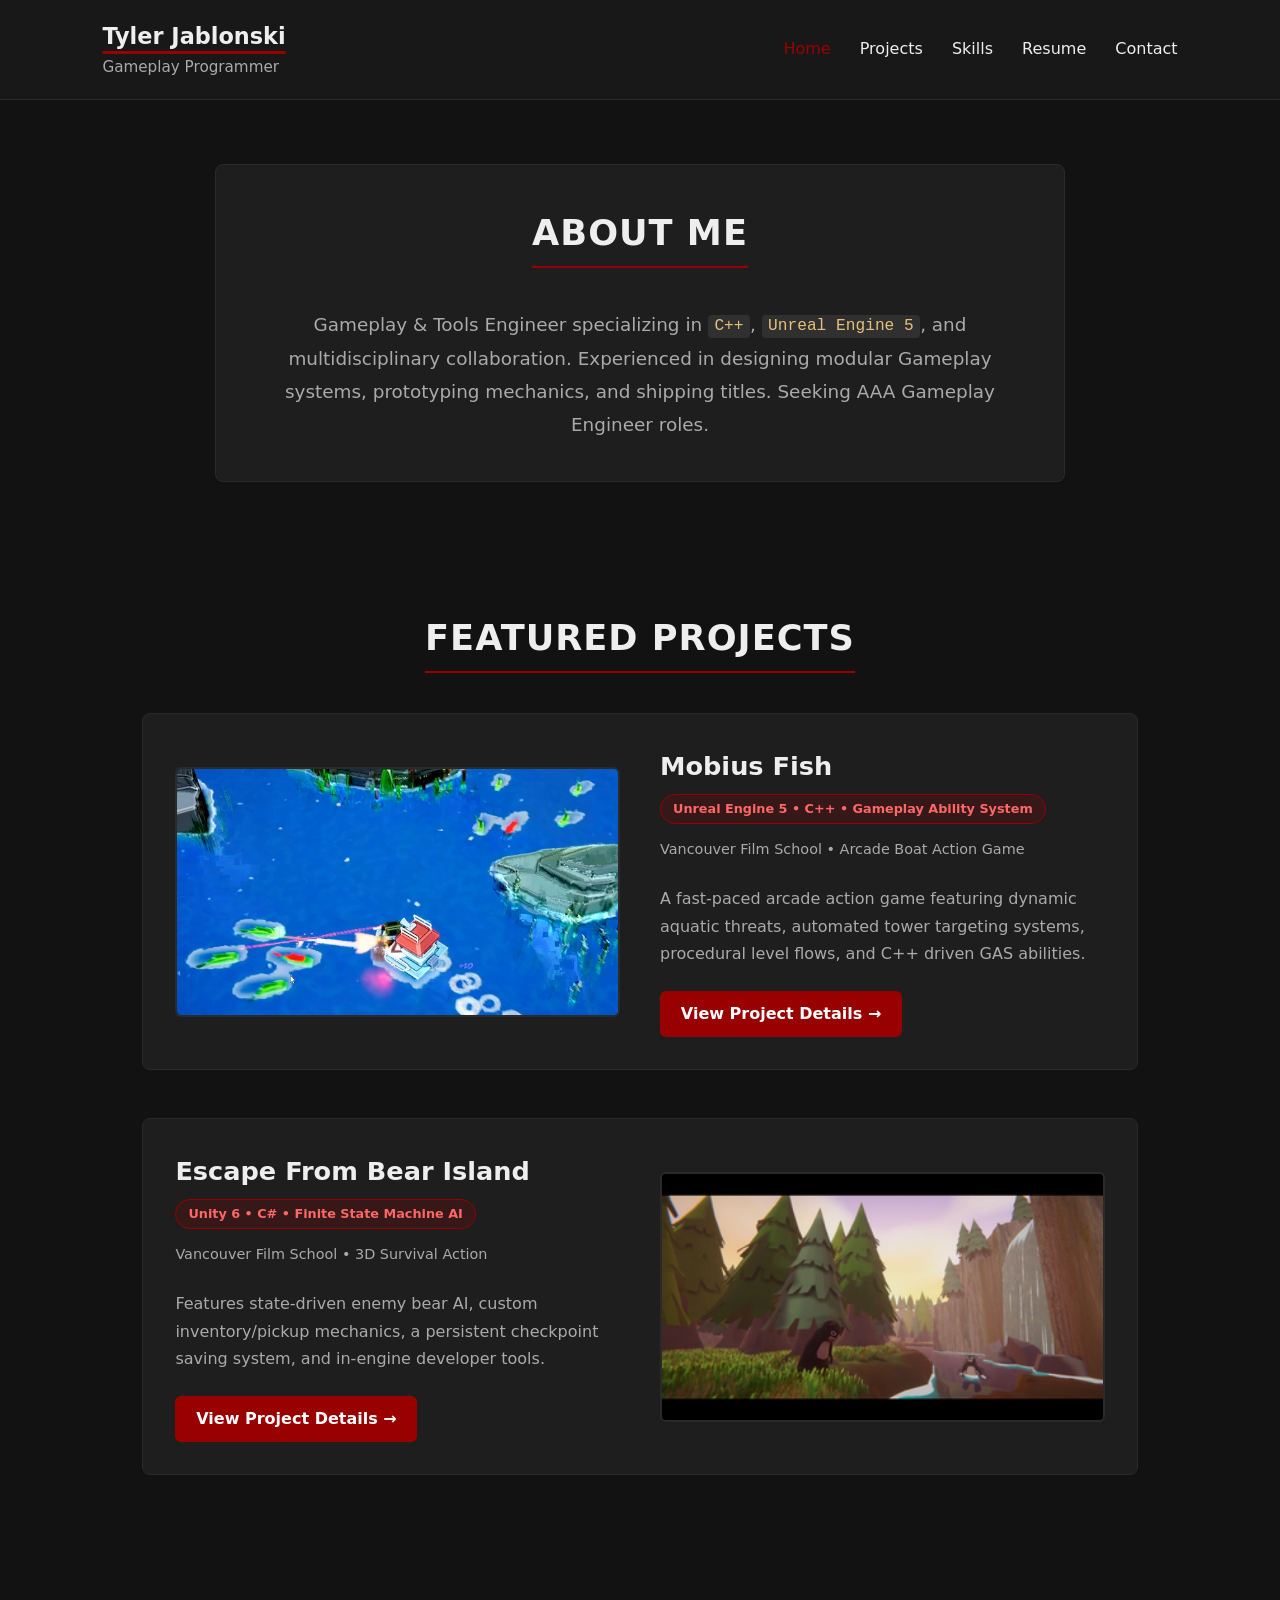
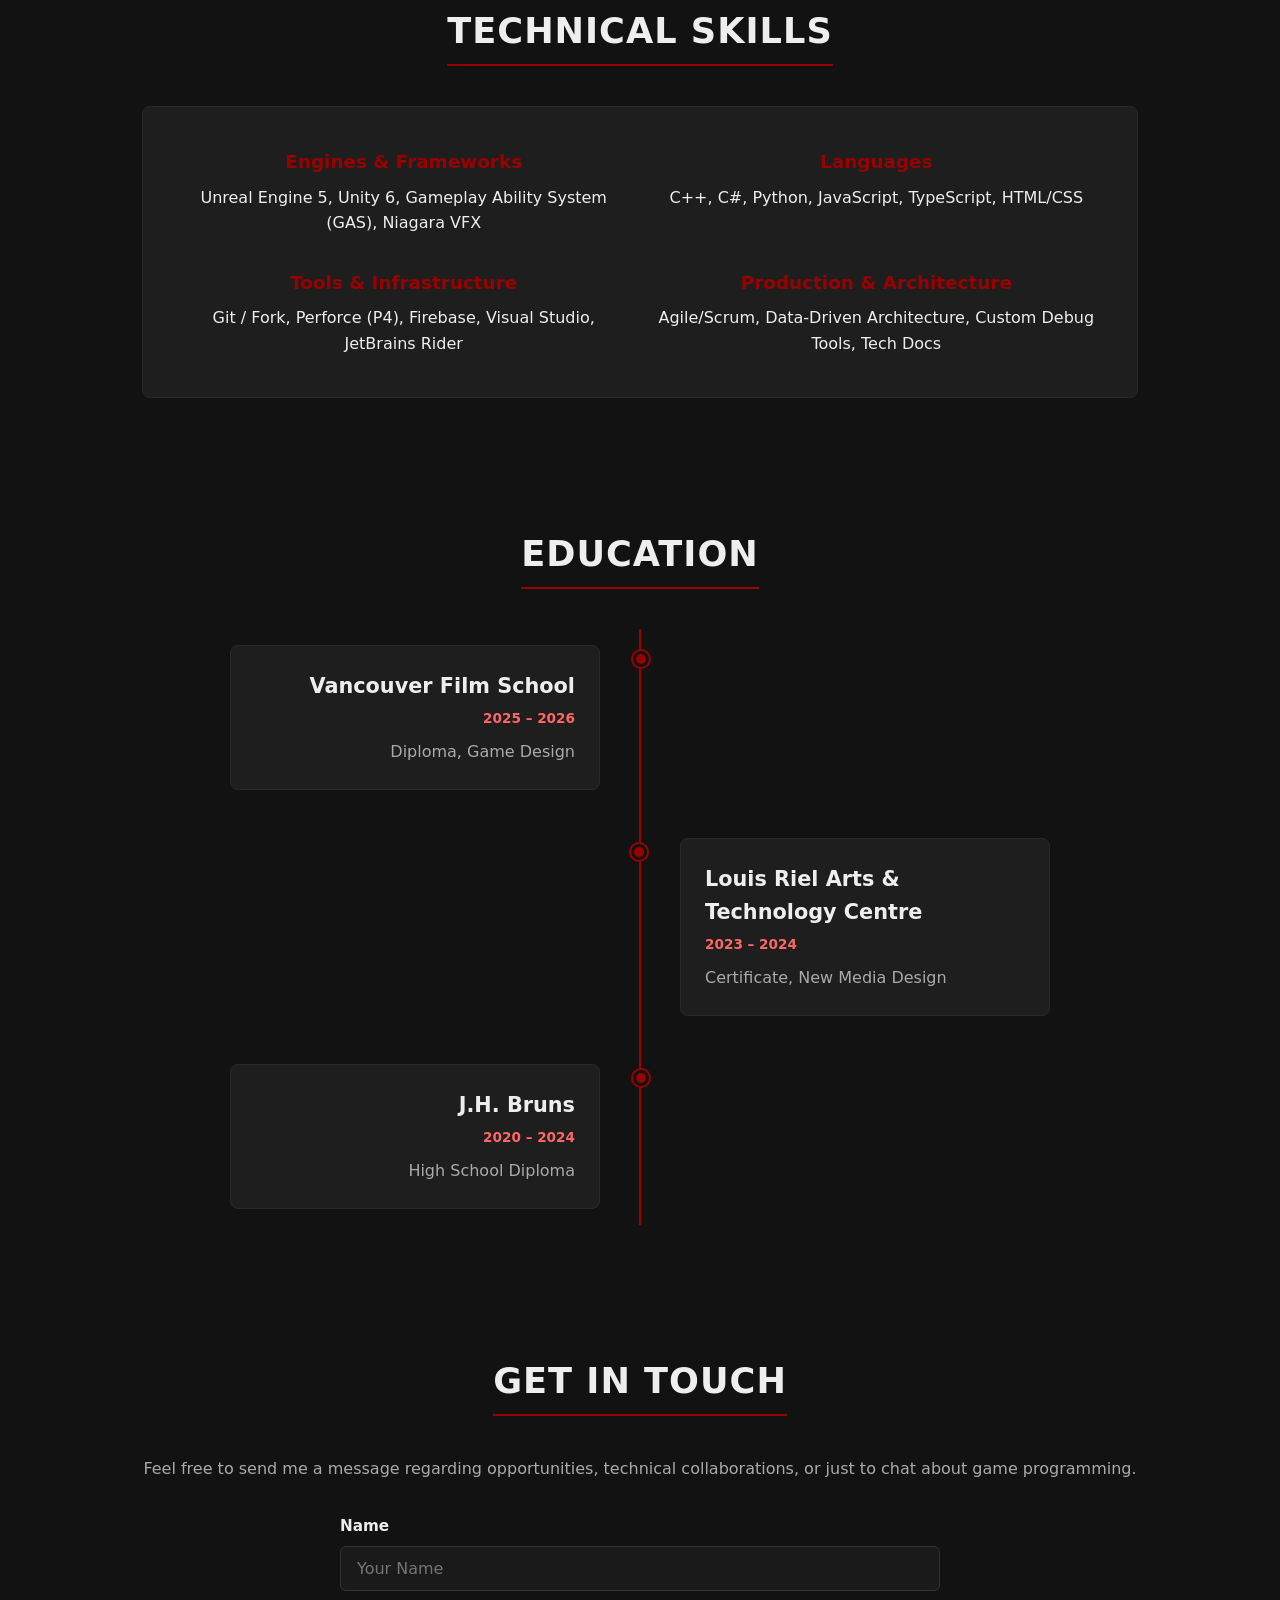
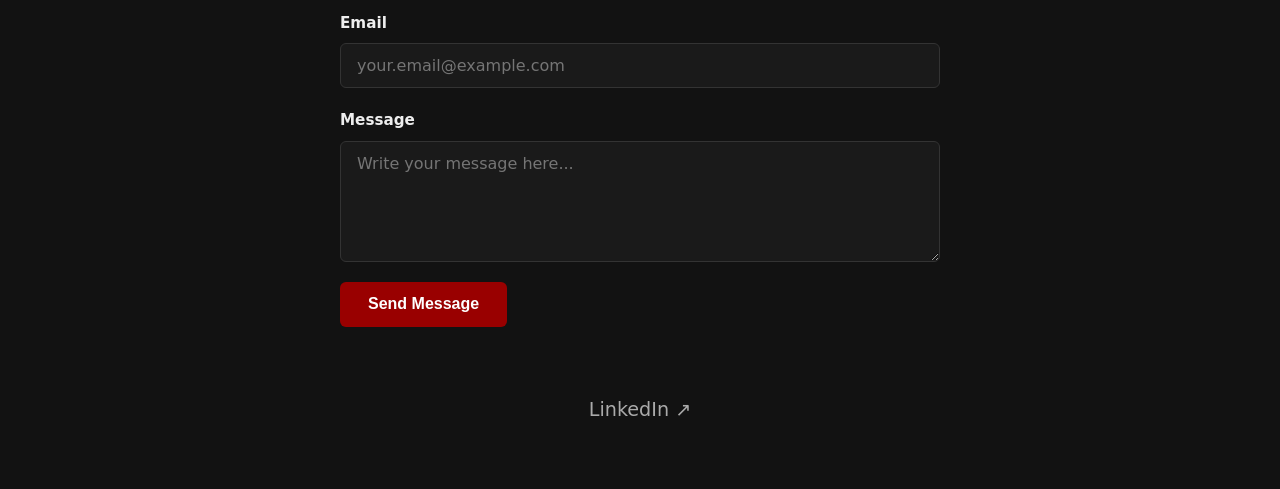
==== commit 2676edf8: "Added an education and fixed poster images of bear island videos" ====
--- a/index.html
+++ b/index.html
@@ -72,7 +72,7 @@
 			<article class="contribution-row reverse">
 				<div class="contribution-media">
 					<a href="EscapeFromBearIslandPage.html">
-						<video class="project-video" autoplay loop muted playsinline poster="BearIslandPoster.png">
+						<video class="project-video" autoplay loop muted playsinline poster="BearImage1.png">
 							<source src="GameplaySnippet.mp4" type="video/mp4">
 							Your browser does not support the video tag.
 						</video>
@@ -136,6 +136,40 @@
 		</div>
 	</section>
 
+	<!-- Education Section -->
+	<section id="education" class="education-section">
+		<h2>Education</h2>
+
+		<div class="timeline">
+			<div class="timeline-item left">
+				<div class="timeline-dot"></div>
+				<div class="timeline-content">
+					<h3>Vancouver Film School</h3>
+					<p class="timeline-date">2025 – 2026</p>
+					<p>Diploma, Game Design</p>
+				</div>
+			</div>
+
+			<div class="timeline-item right">
+				<div class="timeline-dot"></div>
+				<div class="timeline-content">
+					<h3>Louis Riel Arts & Technology Centre</h3>
+					<p class="timeline-date">2023 – 2024</p>
+					<p>Certificate, New Media Design</p>
+				</div>
+			</div>
+
+			<div class="timeline-item left">
+				<div class="timeline-dot"></div>
+				<div class="timeline-content">
+					<h3>J.H. Bruns</h3>
+					<p class="timeline-date">2020 – 2024</p>
+					<p>High School Diploma</p>
+				</div>
+			</div>
+		</div>
+	</section>
+
 	<!-- Contact Section -->
 	<section id="contact">
 		<h2>Get In Touch</h2>
--- a/styles.css
+++ b/styles.css
@@ -362,4 +362,121 @@
     .skills-grid .skill-group {
         flex: 1 1 100%;
     }
+}
+/* Education Timeline */
+.education-section {
+    position: relative;
+}
+
+.timeline {
+    position: relative;
+    max-width: 900px;
+    margin: 0 auto;
+    padding: 1rem 0;
+}
+
+/* the vertical line down the middle */
+.timeline::before {
+    content: "";
+    position: absolute;
+    top: 0;
+    bottom: 0;
+    left: 50%;
+    width: 2px;
+    background-color: var(--accent);
+    transform: translateX(-50%);
+}
+
+.timeline-item {
+    position: relative;
+    width: 50%;
+    padding: 0 2.5rem 3rem 2.5rem;
+}
+
+.timeline-item:last-child {
+    padding-bottom: 0;
+}
+
+.timeline-item.left {
+    left: 0;
+    text-align: right;
+}
+
+.timeline-item.right {
+    left: 50%;
+    text-align: left;
+}
+
+/* dot marker on the center line */
+.timeline-dot {
+    position: absolute;
+    top: 0.4rem;
+    width: 16px;
+    height: 16px;
+    border-radius: 50%;
+    background-color: var(--accent);
+    border: 3px solid var(--bg-main);
+    box-shadow: 0 0 0 2px var(--accent);
+}
+
+.timeline-item.left .timeline-dot {
+    right: -9px;
+}
+
+.timeline-item.right .timeline-dot {
+    left: -9px;
+}
+
+.timeline-content {
+    background-color: var(--bg-card);
+    border: 1px solid var(--card-border);
+    border-radius: 8px;
+    padding: 1.5rem;
+    transition: border-color 0.2s ease, transform 0.2s ease;
+}
+
+.timeline-item.left .timeline-content:hover,
+.timeline-item.right .timeline-content:hover {
+    border-color: var(--accent);
+    transform: translateY(-3px);
+}
+
+.timeline-content h3 {
+    font-size: 1.3rem;
+    color: var(--text-main);
+    margin-bottom: 0.3rem;
+}
+
+.timeline-date {
+    color: #ff6666;
+    font-size: 0.85rem;
+    font-weight: 600;
+    margin-bottom: 0.6rem;
+}
+
+.timeline-content p:not(.timeline-date) {
+    color: var(--text-muted);
+    margin-bottom: 0;
+}
+
+/* Mobile: collapse to a single column, line on the left */
+@media (max-width: 768px) {
+    .timeline::before {
+        left: 20px;
+    }
+
+    .timeline-item,
+    .timeline-item.left,
+    .timeline-item.right {
+        width: 100%;
+        left: 0;
+        text-align: left;
+        padding: 0 0 2.5rem 3rem;
+    }
+
+    .timeline-item.left .timeline-dot,
+    .timeline-item.right .timeline-dot {
+        left: 12px;
+        right: auto;
+    }
 }
